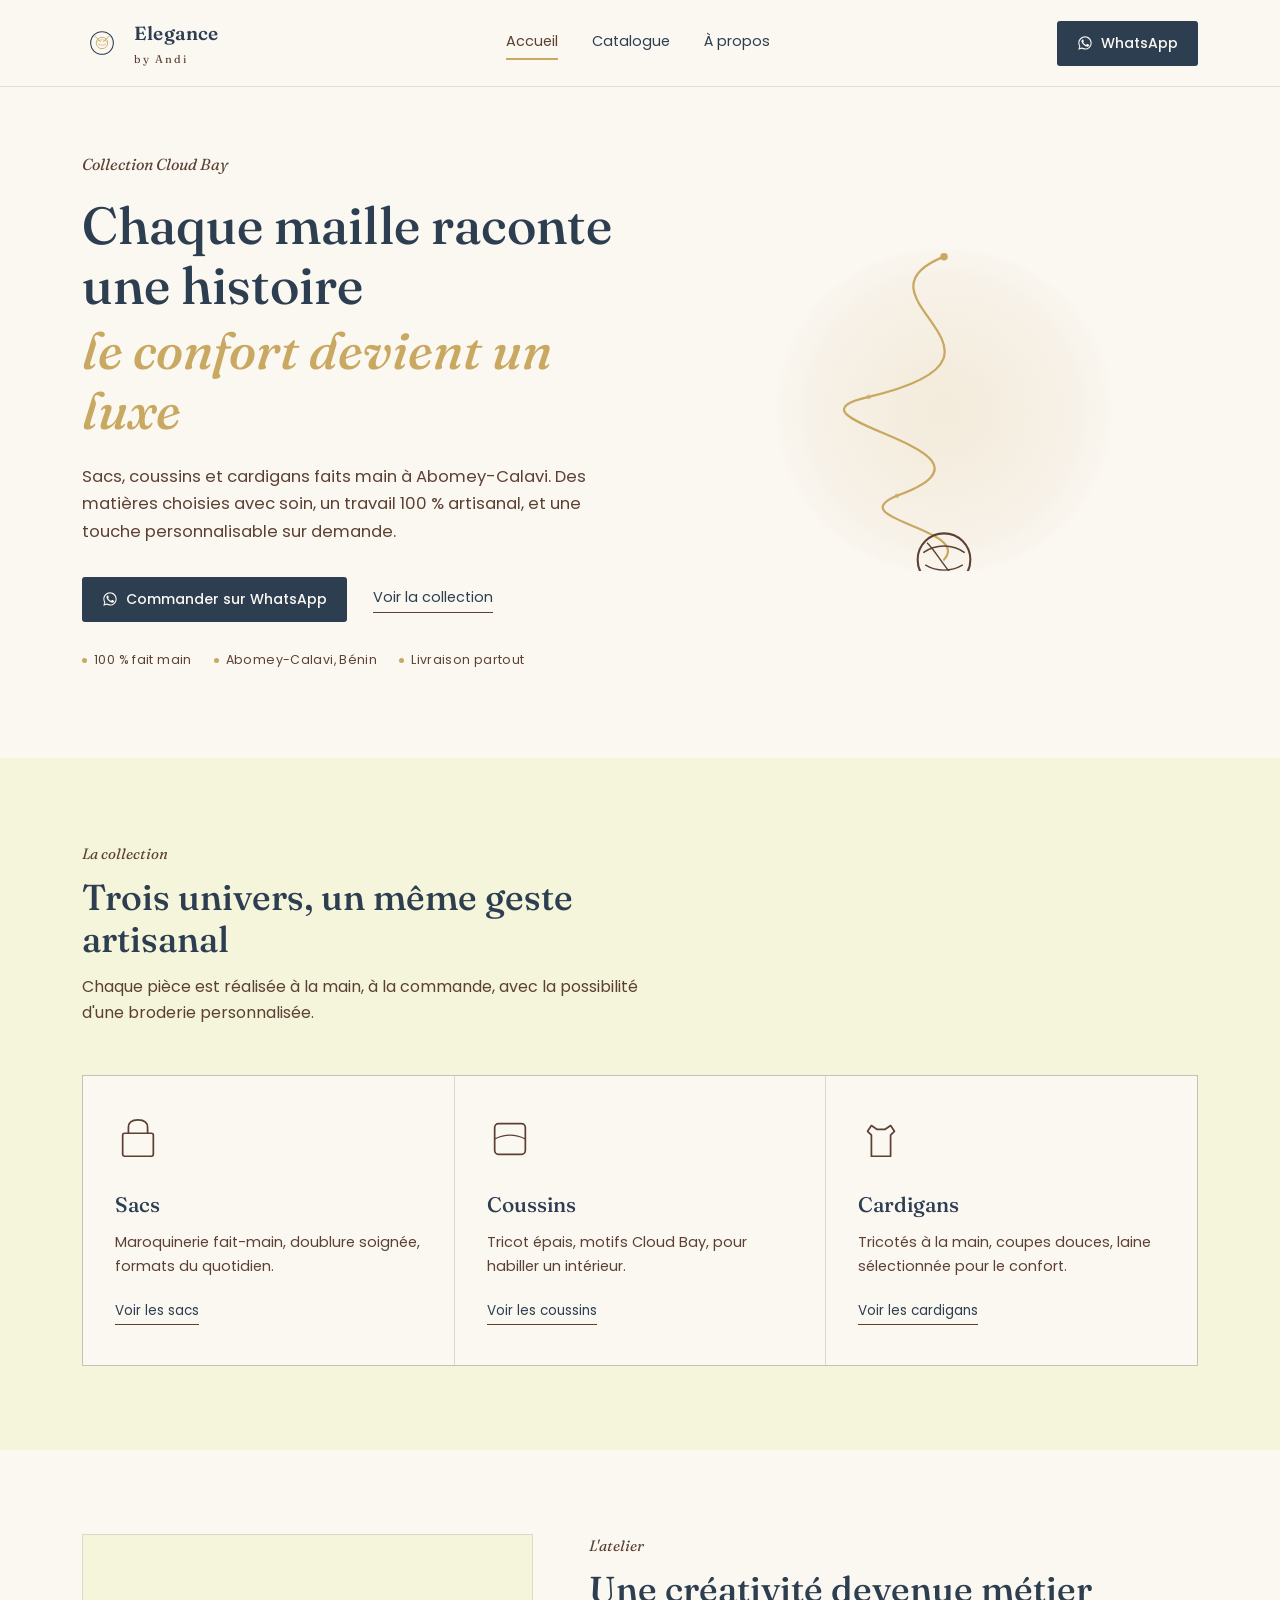
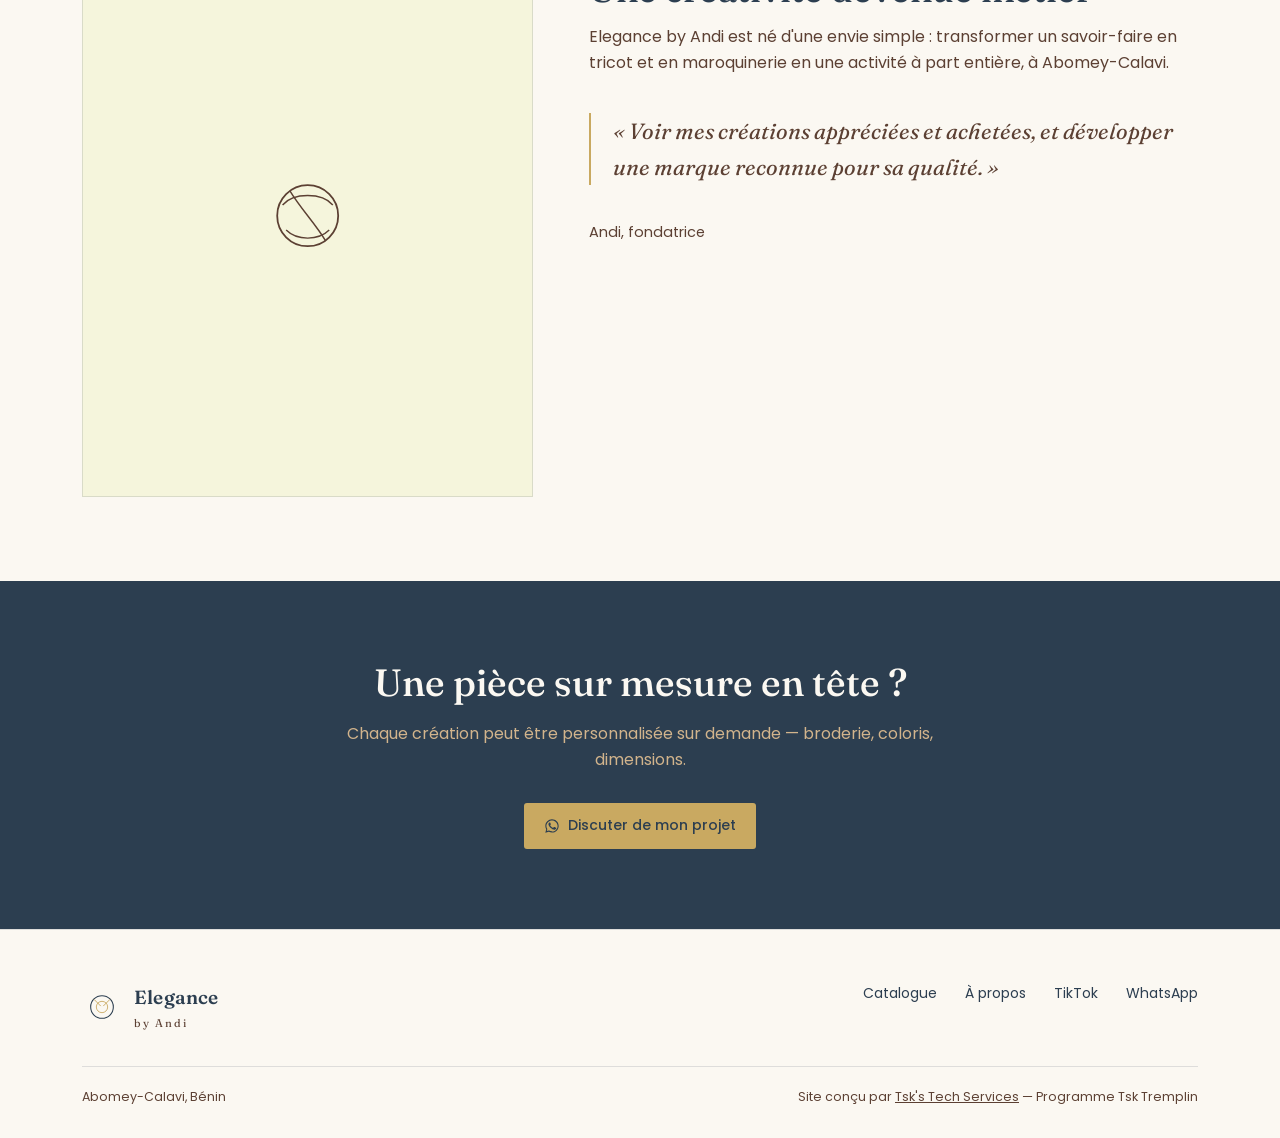
==== index.html @ 7835bace "Add files via upload" ====
<!DOCTYPE html>
<html lang="fr">
<head>
<meta charset="UTF-8">
<meta name="viewport" content="width=device-width, initial-scale=1.0">
<title>Elegance by Andi — Créations artisanales, Cotonou, Bénin</title>
<meta name="description" content="Maroquinerie et tricot faits main à Abomey-Calavi, Bénin. Sacs, coussins et cardigans de la collection Cloud Bay. Commande via WhatsApp.">

<meta property="og:type" content="website">
<meta property="og:title" content="Elegance by Andi — Créations artisanales faites main">
<meta property="og:description" content="Sacs, coussins et cardigans en maroquinerie et tricot, faits main à Abomey-Calavi, Bénin. Collection Cloud Bay.">
<meta property="og:image" content="https://flashtsk17.github.io/elegance-by-andi/assets/og-image.png">
<meta property="og:url" content="https://flashtsk17.github.io/elegance-by-andi/index.html">
<meta name="twitter:card" content="summary_large_image">

<link rel="icon" href="assets/favicon.svg" type="image/svg+xml">
<link rel="stylesheet" href="style.css">
</head>
<body>

<header class="site-header">
  <div class="wrap">
    <a class="brand" href="index.html">
      <svg viewBox="0 0 60 60" style="color:var(--ink)">
        <circle cx="30" cy="30" r="17" fill="none" stroke="currentColor" stroke-width="1.6"/>
        <g transform="translate(30,30)" style="color:var(--gold)">
          <circle r="8.5" fill="none" stroke="currentColor" stroke-width="1.3"/>
          <path d="M-7,-2.3 C-3,-5.5 3,-5.5 7,-2.3" stroke="currentColor" stroke-width="1" fill="none"/>
          <path d="M-6,1.6 C-2.4,3.8 2.4,3.8 6,1.6" stroke="currentColor" stroke-width="1" fill="none"/>
          <path d="M-11.5,-11 L-2.3,-1.8" stroke="currentColor" stroke-width="1.4" stroke-linecap="round"/>
          <path d="M11.5,-11 L2.3,-1.8" stroke="currentColor" stroke-width="1.4" stroke-linecap="round"/>
        </g>
      </svg>
      <span class="brand-type"><strong>Elegance</strong><span>by Andi</span></span>
    </a>
    <nav class="main-nav">
      <a href="index.html" class="current">Accueil</a>
      <a href="catalogue.html">Catalogue</a>
      <a href="apropos.html">À propos</a>
    </nav>
    <a class="btn-whatsapp" href="https://wa.me/2290196172181?text=Bonjour%20Elegance%20by%20Andi%2C%20je%20souhaite%20avoir%20des%20informations." target="_blank" rel="noopener">
      <svg viewBox="0 0 24 24" fill="currentColor"><path d="M17.5 14.4c-.3-.1-1.7-.9-2-1-.3-.1-.5-.1-.7.1-.2.3-.8 1-.9 1.1-.2.2-.3.2-.6.1-.3-.1-1.2-.5-2.3-1.5-.9-.8-1.4-1.8-1.6-2.1-.2-.3 0-.5.1-.6.1-.1.3-.3.4-.5.1-.1.2-.3.3-.5.1-.2 0-.4 0-.5C10.1 9 9.6 7.7 9.4 7.2c-.2-.5-.4-.4-.5-.4h-.5c-.2 0-.5.1-.7.3-.3.3-1 1-1 2.4s1 2.8 1.2 3c.1.2 2 3.1 4.9 4.3.7.3 1.2.5 1.6.6.7.2 1.3.2 1.8.1.5-.1 1.7-.7 1.9-1.3.2-.7.2-1.2.2-1.3-.1-.2-.3-.2-.6-.3z"/><path d="M12 2C6.5 2 2 6.4 2 12c0 1.8.5 3.5 1.3 5L2 22l5.2-1.3c1.4.8 3.1 1.2 4.8 1.2 5.5 0 10-4.4 10-10S17.5 2 12 2zm0 18c-1.6 0-3.1-.4-4.4-1.2l-.3-.2-3.1.8.8-3-.2-.3C4.1 15 3.6 13.5 3.6 12c0-4.6 3.8-8.4 8.4-8.4s8.4 3.8 8.4 8.4-3.8 8.4-8.4 8.4z"/></svg>
      WhatsApp
    </a>
    <button class="menu-toggle" aria-label="Ouvrir le menu">
      <svg viewBox="0 0 24 24" fill="none" stroke="currentColor" stroke-width="1.8"><line x1="3" y1="7" x2="21" y2="7"/><line x1="3" y1="12" x2="21" y2="12"/><line x1="3" y1="17" x2="21" y2="17"/></svg>
    </button>
  </div>
</header>

<div class="mobile-nav">
  <div class="mobile-nav-top">
    <span class="brand-type"><strong>Elegance</strong><span>by Andi</span></span>
    <button class="close-toggle" aria-label="Fermer le menu">
      <svg viewBox="0 0 24 24" fill="none" stroke="currentColor" stroke-width="1.8"><line x1="5" y1="5" x2="19" y2="19"/><line x1="19" y1="5" x2="5" y2="19"/></svg>
    </button>
  </div>
  <a href="index.html" class="current">Accueil</a>
  <a href="catalogue.html">Catalogue</a>
  <a href="apropos.html">À propos</a>
  <a class="btn-whatsapp" href="https://wa.me/2290196172181?text=Bonjour%20Elegance%20by%20Andi%2C%20je%20souhaite%20avoir%20des%20informations." target="_blank" rel="noopener">
    <svg viewBox="0 0 24 24" fill="currentColor"><path d="M17.5 14.4c-.3-.1-1.7-.9-2-1-.3-.1-.5-.1-.7.1-.2.3-.8 1-.9 1.1-.2.2-.3.2-.6.1-.3-.1-1.2-.5-2.3-1.5-.9-.8-1.4-1.8-1.6-2.1-.2-.3 0-.5.1-.6.1-.1.3-.3.4-.5.1-.1.2-.3.3-.5.1-.2 0-.4 0-.5C10.1 9 9.6 7.7 9.4 7.2c-.2-.5-.4-.4-.5-.4h-.5c-.2 0-.5.1-.7.3-.3.3-1 1-1 2.4s1 2.8 1.2 3c.1.2 2 3.1 4.9 4.3.7.3 1.2.5 1.6.6.7.2 1.3.2 1.8.1.5-.1 1.7-.7 1.9-1.3.2-.7.2-1.2.2-1.3-.1-.2-.3-.2-.6-.3z"/><path d="M12 2C6.5 2 2 6.4 2 12c0 1.8.5 3.5 1.3 5L2 22l5.2-1.3c1.4.8 3.1 1.2 4.8 1.2 5.5 0 10-4.4 10-10S17.5 2 12 2zm0 18c-1.6 0-3.1-.4-4.4-1.2l-.3-.2-3.1.8.8-3-.2-.3C4.1 15 3.6 13.5 3.6 12c0-4.6 3.8-8.4 8.4-8.4s8.4 3.8 8.4 8.4-3.8 8.4-8.4 8.4z"/></svg>
    WhatsApp
  </a>
</div>

<section class="hero">
  <div class="wrap">
    <div class="hero-copy">
      <div class="kicker">Collection Cloud Bay</div>
      <h1>Chaque maille raconte<br>une histoire<em>le confort devient un luxe</em></h1>
      <p class="lede">Sacs, coussins et cardigans faits main à Abomey-Calavi. Des matières choisies avec soin, un travail 100&nbsp;% artisanal, et une touche personnalisable sur demande.</p>
      <div class="cta-row">
        <a class="btn-whatsapp" href="https://wa.me/2290196172181?text=Bonjour%2C%20je%20souhaite%20passer%20une%20commande." target="_blank" rel="noopener">
          <svg viewBox="0 0 24 24" fill="currentColor"><path d="M17.5 14.4c-.3-.1-1.7-.9-2-1-.3-.1-.5-.1-.7.1-.2.3-.8 1-.9 1.1-.2.2-.3.2-.6.1-.3-.1-1.2-.5-2.3-1.5-.9-.8-1.4-1.8-1.6-2.1-.2-.3 0-.5.1-.6.1-.1.3-.3.4-.5.1-.1.2-.3.3-.5.1-.2 0-.4 0-.5C10.1 9 9.6 7.7 9.4 7.2c-.2-.5-.4-.4-.5-.4h-.5c-.2 0-.5.1-.7.3-.3.3-1 1-1 2.4s1 2.8 1.2 3c.1.2 2 3.1 4.9 4.3.7.3 1.2.5 1.6.6.7.2 1.3.2 1.8.1.5-.1 1.7-.7 1.9-1.3.2-.7.2-1.2.2-1.3-.1-.2-.3-.2-.6-.3z"/><path d="M12 2C6.5 2 2 6.4 2 12c0 1.8.5 3.5 1.3 5L2 22l5.2-1.3c1.4.8 3.1 1.2 4.8 1.2 5.5 0 10-4.4 10-10S17.5 2 12 2zm0 18c-1.6 0-3.1-.4-4.4-1.2l-.3-.2-3.1.8.8-3-.2-.3C4.1 15 3.6 13.5 3.6 12c0-4.6 3.8-8.4 8.4-8.4s8.4 3.8 8.4 8.4-3.8 8.4-8.4 8.4z"/></svg>
          Commander sur WhatsApp
        </a>
        <a class="btn-ghost" href="catalogue.html">Voir la collection</a>
      </div>
      <div class="trust-row">
        <span><span class="dot"></span>100&nbsp;% fait main</span>
        <span><span class="dot"></span>Abomey-Calavi, Bénin</span>
        <span><span class="dot"></span>Livraison partout</span>
      </div>
    </div>
    <div class="hero-art" aria-hidden="true">
      <div class="blob"></div>
      <svg viewBox="0 0 340 340" fill="none">
        <path d="M170 6 C 60 50, 280 110, 90 155 C -20 180, 260 210, 120 260 C 60 285, 200 295, 170 328"
              stroke="#C9A961" stroke-width="2.4" stroke-linecap="round"/>
        <circle cx="170" cy="6" r="4" fill="#C9A961"/>
        <circle cx="90" cy="155" r="2.4" fill="#C9A961" opacity="0.6"/>
        <circle cx="120" cy="260" r="2.4" fill="#C9A961" opacity="0.6"/>
        <g transform="translate(170,328)">
          <circle r="28" fill="none" stroke="#5C4033" stroke-width="2.2"/>
          <path d="M-22,-7.5 C-9.5,-17 9.5,-17 22,-7.5" stroke="#5C4033" stroke-width="1.5" fill="none"/>
          <path d="M-20,5.4 C-7.5,12.9 7.5,12.9 20,5.4" stroke="#5C4033" stroke-width="1.5" fill="none"/>
          <path d="M-18,-18 C-5.4,-5.4 5.4,18 18,22.6" stroke="#5C4033" stroke-width="1.5" fill="none"/>
        </g>
      </svg>
    </div>
  </div>
</section>

<section class="on-panel">
  <div class="wrap">
    <div class="section-head">
      <div class="kicker">La collection</div>
      <h2>Trois univers, un même geste artisanal</h2>
      <p>Chaque pièce est réalisée à la main, à la commande, avec la possibilité d'une broderie personnalisée.</p>
    </div>
    <div class="categories">
      <a class="cat-panel" href="catalogue.html?cat=sacs">
        <svg viewBox="0 0 48 48" fill="none" style="color:var(--cocoa)"><path d="M14 18 L14 12 C14 7 17 4 24 4 C31 4 34 7 34 12 L34 18" stroke="currentColor" stroke-width="1.8"/><rect x="8" y="18" width="32" height="24" rx="2" stroke="currentColor" stroke-width="1.8"/></svg>
        <h3>Sacs</h3>
        <p>Maroquinerie fait-main, doublure soignée, formats du quotidien.</p>
        <span class="go">Voir les sacs</span>
      </a>
      <a class="cat-panel" href="catalogue.html?cat=coussins">
        <svg viewBox="0 0 48 48" fill="none" style="color:var(--cocoa)"><rect x="8" y="8" width="32" height="32" rx="4" stroke="currentColor" stroke-width="1.8"/><path d="M8 24 Q 24 16 40 24" stroke="currentColor" stroke-width="1.2"/></svg>
        <h3>Coussins</h3>
        <p>Tricot épais, motifs Cloud Bay, pour habiller un intérieur.</p>
        <span class="go">Voir les coussins</span>
      </a>
      <a class="cat-panel" href="catalogue.html?cat=cardigans">
        <svg viewBox="0 0 48 48" fill="none" style="color:var(--cocoa)"><path d="M14 10 L10 16 L14 20 L14 42 L34 42 L34 20 L38 16 L34 10 L28 14 L20 14 Z" stroke="currentColor" stroke-width="1.8" stroke-linejoin="round"/></svg>
        <h3>Cardigans</h3>
        <p>Tricotés à la main, coupes douces, laine sélectionnée pour le confort.</p>
        <span class="go">Voir les cardigans</span>
      </a>
    </div>
  </div>
</section>

<section>
  <div class="wrap about-grid">
    <div class="about-portrait" aria-hidden="true">
      <svg viewBox="0 0 200 200" style="color:var(--cocoa)">
        <circle r="34" cx="100" cy="100" fill="none" stroke="currentColor" stroke-width="2"/>
        <path d="M72,88 C84,74 116,74 128,88" stroke="currentColor" stroke-width="1.6" fill="none"/>
        <path d="M76,116 C88,128 112,128 124,116" stroke="currentColor" stroke-width="1.6" fill="none"/>
        <path d="M80,72 C92,92 108,108 120,128" stroke="currentColor" stroke-width="1.6" fill="none"/>
      </svg>
    </div>
    <div>
      <div class="section-head" style="margin-bottom:0;">
        <div class="kicker">L'atelier</div>
        <h2>Une créativité devenue métier</h2>
        <p>Elegance by Andi est né d'une envie simple&nbsp;: transformer un savoir-faire en tricot et en maroquinerie en une activité à part entière, à Abomey-Calavi.</p>
      </div>
      <blockquote class="quote">« Voir mes créations appréciées et achetées, et développer une marque reconnue pour sa qualité. »</blockquote>
      <p style="color:var(--cocoa); font-size:14.5px;">Andi, fondatrice</p>
    </div>
  </div>
</section>

<section class="cta-band">
  <div class="wrap">
    <h2>Une pièce sur mesure en tête ?</h2>
    <p>Chaque création peut être personnalisée sur demande — broderie, coloris, dimensions.</p>
    <a class="btn-whatsapp" href="https://wa.me/2290196172181?text=Bonjour%2C%20je%20souhaite%20une%20cr%C3%A9ation%20personnalis%C3%A9e." target="_blank" rel="noopener">
      <svg viewBox="0 0 24 24" fill="currentColor"><path d="M17.5 14.4c-.3-.1-1.7-.9-2-1-.3-.1-.5-.1-.7.1-.2.3-.8 1-.9 1.1-.2.2-.3.2-.6.1-.3-.1-1.2-.5-2.3-1.5-.9-.8-1.4-1.8-1.6-2.1-.2-.3 0-.5.1-.6.1-.1.3-.3.4-.5.1-.1.2-.3.3-.5.1-.2 0-.4 0-.5C10.1 9 9.6 7.7 9.4 7.2c-.2-.5-.4-.4-.5-.4h-.5c-.2 0-.5.1-.7.3-.3.3-1 1-1 2.4s1 2.8 1.2 3c.1.2 2 3.1 4.9 4.3.7.3 1.2.5 1.6.6.7.2 1.3.2 1.8.1.5-.1 1.7-.7 1.9-1.3.2-.7.2-1.2.2-1.3-.1-.2-.3-.2-.6-.3z"/><path d="M12 2C6.5 2 2 6.4 2 12c0 1.8.5 3.5 1.3 5L2 22l5.2-1.3c1.4.8 3.1 1.2 4.8 1.2 5.5 0 10-4.4 10-10S17.5 2 12 2zm0 18c-1.6 0-3.1-.4-4.4-1.2l-.3-.2-3.1.8.8-3-.2-.3C4.1 15 3.6 13.5 3.6 12c0-4.6 3.8-8.4 8.4-8.4s8.4 3.8 8.4 8.4-3.8 8.4-8.4 8.4z"/></svg>
      Discuter de mon projet
    </a>
  </div>
</section>

<footer class="site-footer">
  <div class="wrap">
    <div class="footer-top">
      <a class="brand" href="index.html">
        <svg viewBox="0 0 60 60" style="color:var(--ink)">
          <circle cx="30" cy="30" r="17" fill="none" stroke="currentColor" stroke-width="1.6"/>
          <g transform="translate(30,30)" style="color:var(--gold)">
            <circle r="8.5" fill="none" stroke="currentColor" stroke-width="1.3"/>
            <path d="M-11.5,-11 L-2.3,-1.8" stroke="currentColor" stroke-width="1.4" stroke-linecap="round"/>
            <path d="M11.5,-11 L2.3,-1.8" stroke="currentColor" stroke-width="1.4" stroke-linecap="round"/>
          </g>
        </svg>
        <span class="brand-type"><strong>Elegance</strong><span>by Andi</span></span>
      </a>
      <div class="footer-links">
        <a href="catalogue.html">Catalogue</a>
        <a href="apropos.html">À propos</a>
        <a href="https://www.tiktok.com/@elegancebyandi" target="_blank" rel="noopener">TikTok</a>
        <a href="https://wa.me/2290196172181" target="_blank" rel="noopener">WhatsApp</a>
      </div>
    </div>
    <div class="footer-bottom">
      <span>Abomey-Calavi, Bénin</span>
      <span>Site conçu par <a href="https://flashtsk17.github.io/Tsk-s-PortFolio/" target="_blank" rel="noopener">Tsk's Tech Services</a> — Programme Tsk Tremplin</span>
    </div>
  </div>
</footer>

<script src="script.js"></script>
</body>
</html>
---- style.css ----
@import url('https://fonts.googleapis.com/css2?family=Fraunces:ital,opsz,wght@0,9..144,400;0,9..144,500;0,9..144,600;1,9..144,500&family=Poppins:wght@400;500;600;700&display=swap');

:root {
  --ink: #2C3E50;
  --paper: #FBF8F2;
  --panel: #F5F5DC;
  --sand: #D2B48C;
  --cocoa: #5C4033;
  --gold: #C9A961;
  --line: rgba(44, 62, 80, 0.14);
  --radius: 3px;
}

* { box-sizing: border-box; }

html { scroll-behavior: smooth; }

body {
  margin: 0;
  background: var(--paper);
  color: var(--ink);
  font-family: 'Poppins', sans-serif;
  font-size: 16px;
  line-height: 1.65;
  -webkit-font-smoothing: antialiased;
}

h1, h2, h3, .display {
  font-family: 'Fraunces', serif;
  font-weight: 500;
  color: var(--ink);
  line-height: 1.15;
  margin: 0;
}

p { max-width: 62ch; }

a { color: inherit; }

img { max-width: 100%; display: block; }

/* ---------- Layout shell ---------- */

.wrap {
  max-width: 1180px;
  margin: 0 auto;
  padding: 0 32px;
}

/* ---------- Header / nav ---------- */

.site-header {
  position: sticky;
  top: 0;
  z-index: 40;
  background: rgba(251, 248, 242, 0.92);
  backdrop-filter: blur(6px);
  border-bottom: 1px solid var(--line);
}

.site-header .wrap {
  display: flex;
  align-items: center;
  justify-content: space-between;
  padding-top: 18px;
  padding-bottom: 18px;
}

.brand {
  display: flex;
  align-items: center;
  gap: 12px;
  text-decoration: none;
}

.brand svg { width: 40px; height: 40px; flex-shrink: 0; }

.brand-type {
  font-family: 'Fraunces', serif;
  font-size: 19px;
  color: var(--ink);
  letter-spacing: 0.01em;
}
.brand-type strong { display: block; font-weight: 600; }
.brand-type span { display: block; font-size: 11px; letter-spacing: 0.18em; color: var(--cocoa); margin-top: 1px; }

nav.main-nav {
  display: flex;
  align-items: center;
  gap: 34px;
}

nav.main-nav a {
  text-decoration: none;
  font-size: 14.5px;
  color: var(--ink);
  position: relative;
  padding-bottom: 3px;
}
nav.main-nav a.current { color: var(--cocoa); }
nav.main-nav a.current::after {
  content: "";
  position: absolute; left: 0; right: 0; bottom: -3px;
  height: 1.5px; background: var(--gold);
}

/* ---------- Mobile menu toggle ---------- */

.menu-toggle {
  display: none;
  background: none;
  border: none;
  padding: 6px;
  cursor: pointer;
  color: var(--ink);
}
.menu-toggle svg { width: 26px; height: 26px; }

.mobile-nav {
  display: none;
  position: fixed;
  inset: 0;
  background: var(--paper);
  z-index: 60;
  padding: 22px 28px 40px;
  flex-direction: column;
}
.mobile-nav.open { display: flex; }

.mobile-nav .mobile-nav-top {
  display: flex;
  align-items: center;
  justify-content: space-between;
  margin-bottom: 44px;
}
.mobile-nav .close-toggle {
  background: none; border: none; color: var(--ink); padding: 6px; cursor: pointer;
}
.mobile-nav .close-toggle svg { width: 24px; height: 24px; }

.mobile-nav a {
  font-family: 'Fraunces', serif;
  font-size: 28px;
  color: var(--ink);
  text-decoration: none;
  padding: 16px 0;
  border-bottom: 1px solid var(--line);
}
.mobile-nav a.current { color: var(--cocoa); }

.mobile-nav .btn-whatsapp {
  margin-top: 30px;
  justify-content: center;
}

.btn-whatsapp {
  display: inline-flex;
  align-items: center;
  gap: 8px;
  background: var(--ink);
  color: var(--paper) !important;
  padding: 11px 20px;
  border-radius: var(--radius);
  text-decoration: none;
  font-size: 14px;
  font-weight: 500;
  transition: background 0.15s ease;
}
.btn-whatsapp:hover { background: var(--cocoa); }
.btn-whatsapp svg { width: 16px; height: 16px; }

.btn-ghost {
  display: inline-flex;
  align-items: center;
  color: var(--ink);
  text-decoration: none;
  font-size: 14.5px;
  border-bottom: 1px solid var(--cocoa);
  padding-bottom: 2px;
}

/* ---------- Thread motif (the one bold device) ---------- */

.thread-rail {
  position: absolute;
  left: 50%;
  top: 0;
  width: 2px;
  height: 100%;
  transform: translateX(-50%);
  z-index: 0;
  pointer-events: none;
}

/* ---------- Hero ---------- */

.hero {
  position: relative;
  padding: 64px 0 88px;
}

.hero .wrap {
  display: grid;
  grid-template-columns: 1.05fr 0.95fr;
  gap: 48px;
  align-items: center;
}

.hero .kicker {
  font-family: 'Fraunces', serif;
  font-style: italic;
  color: var(--cocoa);
  font-size: 16px;
  margin-bottom: 18px;
}

.hero h1 {
  font-size: clamp(34px, 4.4vw, 52px);
}
.hero h1 em {
  font-style: italic;
  color: var(--gold);
  display: block;
  margin-top: 6px;
}

.hero p.lede {
  margin-top: 22px;
  font-size: 16.5px;
  color: var(--cocoa);
  max-width: 46ch;
}

.hero .cta-row {
  margin-top: 32px;
  display: flex;
  align-items: center;
  gap: 26px;
  flex-wrap: wrap;
}

.hero .trust-row {
  margin-top: 28px;
  display: flex;
  gap: 22px;
  flex-wrap: wrap;
  font-size: 12.5px;
  letter-spacing: 0.03em;
  color: var(--cocoa);
}
.hero .trust-row span { display: flex; align-items: center; gap: 7px; }
.hero .trust-row .dot { width: 5px; height: 5px; border-radius: 50%; background: var(--gold); flex-shrink: 0; }

.hero-art {
  position: relative;
  display: flex;
  align-items: center;
  justify-content: center;
  min-height: 320px;
  padding: 20px;
}
.hero-art .blob {
  position: absolute;
  inset: 0;
  margin: auto;
  width: 340px;
  height: 340px;
  max-width: 90%;
  max-height: 90%;
  background: radial-gradient(circle, rgba(201,169,97,0.16) 0%, rgba(210,180,140,0.10) 55%, rgba(210,180,140,0) 75%);
  border-radius: 50%;
  z-index: 0;
}
.hero-art svg {
  position: relative;
  z-index: 1;
  width: 100%;
  max-width: 320px;
  height: auto;
}

/* ---------- Sections ---------- */

section { position: relative; padding: 84px 0; }
section.on-sand { background: var(--sand); }
section.on-panel { background: var(--panel); }

.section-head {
  max-width: 60ch;
  margin-bottom: 48px;
}
.section-head .kicker {
  font-family: 'Fraunces', serif;
  font-style: italic;
  color: var(--cocoa);
  font-size: 15px;
  margin-bottom: 10px;
}
.section-head h2 { font-size: clamp(26px, 3vw, 36px); }
.section-head p { margin-top: 14px; color: var(--cocoa); }

/* ---------- Category panels ---------- */

.categories {
  display: grid;
  grid-template-columns: repeat(3, 1fr);
  gap: 1px;
  background: var(--line);
  border: 1px solid var(--line);
}

.cat-panel {
  background: var(--paper);
  padding: 40px 32px;
  text-decoration: none;
  color: var(--ink);
  transition: background 0.15s ease;
}
.cat-panel:hover { background: var(--panel); }

.cat-panel svg { width: 46px; height: 46px; margin-bottom: 22px; }

.cat-panel h3 { font-size: 21px; margin-bottom: 10px; }
.cat-panel p { font-size: 14.5px; color: var(--cocoa); margin-bottom: 18px; }

.cat-panel .go {
  font-size: 13.5px;
  border-bottom: 1px solid var(--cocoa);
  padding-bottom: 2px;
  display: inline-block;
}

/* ---------- Product grid ---------- */

.product-grid {
  display: grid;
  grid-template-columns: repeat(3, 1fr);
  gap: 34px;
  margin-top: 8px;
}

.product-card {
  background: var(--paper);
  border: 1px solid var(--line);
}

.product-media {
  aspect-ratio: 4 / 5;
  background: linear-gradient(160deg, var(--panel), var(--sand));
  display: flex;
  align-items: center;
  justify-content: center;
  position: relative;
  overflow: hidden;
}
.product-media img { width: 100%; height: 100%; object-fit: cover; }
.product-media svg { width: 64px; height: 64px; opacity: 0.55; }
.product-media .ph-note {
  position: absolute;
  bottom: 10px; left: 0; right: 0;
  text-align: center;
  font-size: 11px;
  letter-spacing: 0.06em;
  color: var(--cocoa);
}

.product-body { padding: 22px 22px 26px; }
.product-body .cat-tag {
  font-size: 11.5px;
  letter-spacing: 0.08em;
  color: var(--cocoa);
  margin-bottom: 8px;
}
.product-body h3 { font-size: 19px; margin-bottom: 6px; }
.product-body .price { font-family: 'Fraunces', serif; color: var(--gold); font-size: 17px; margin-bottom: 10px; }
.product-body p.desc { font-size: 13.8px; color: var(--cocoa); margin-bottom: 8px; }
.product-body .delay { font-size: 12.5px; color: var(--cocoa); font-style: italic; margin-bottom: 16px; }

.filter-row {
  display: flex;
  gap: 10px;
  margin-bottom: 44px;
  flex-wrap: wrap;
}
.filter-row button {
  font-family: 'Poppins', sans-serif;
  font-size: 13.5px;
  padding: 9px 18px;
  border-radius: 999px;
  border: 1px solid var(--cocoa);
  background: transparent;
  color: var(--ink);
  cursor: pointer;
}
.filter-row button.active {
  background: var(--ink);
  color: var(--paper);
  border-color: var(--ink);
}

/* ---------- About / values ---------- */

.about-grid {
  display: grid;
  grid-template-columns: 0.85fr 1.15fr;
  gap: 56px;
  align-items: start;
}

.about-portrait {
  aspect-ratio: 4/5;
  background: var(--panel);
  border: 1px solid var(--line);
  display: flex;
  align-items: center;
  justify-content: center;
}
.about-portrait svg { width: 40%; }

.values-list { list-style: none; padding: 0; margin: 26px 0 0; }
.values-list li {
  display: flex;
  gap: 14px;
  padding: 14px 0;
  border-top: 1px solid var(--line);
  font-size: 14.5px;
}
.values-list li:last-child { border-bottom: 1px solid var(--line); }
.values-list .dot { width: 6px; height: 6px; border-radius: 50%; background: var(--gold); margin-top: 8px; flex-shrink: 0; }
.values-list strong { display: block; font-family: 'Fraunces', serif; font-weight: 500; font-size: 15.5px; margin-bottom: 2px; }
.values-list span.detail { color: var(--cocoa); }

blockquote.quote {
  font-family: 'Fraunces', serif;
  font-style: italic;
  font-size: 22px;
  color: var(--cocoa);
  border-left: 2px solid var(--gold);
  padding-left: 22px;
  margin: 36px 0;
}

/* ---------- Final CTA band ---------- */

.cta-band {
  background: var(--ink);
  color: var(--paper);
  text-align: center;
  padding: 80px 0;
}
.cta-band h2 { color: var(--paper); font-size: clamp(26px, 3.4vw, 38px); }
.cta-band p { color: var(--sand); margin: 16px auto 30px; }
.cta-band .btn-whatsapp { background: var(--gold); color: var(--ink) !important; }
.cta-band .btn-whatsapp:hover { background: #dbbd7c; }

/* ---------- Promo block (espace partenaire Tsk's Tech Services) ---------- */

.promo-block {
  background: var(--ink);
  border-radius: 4px;
  padding: 52px 44px;
  color: var(--paper);
  margin-top: 20px;
}
.promo-block .eyebrow {
  display: inline-flex;
  align-items: center;
  gap: 8px;
  font-size: 12px;
  letter-spacing: 0.1em;
  color: var(--sand);
  border: 1px solid rgba(245,245,220,0.25);
  padding: 6px 14px;
  border-radius: 999px;
  margin-bottom: 22px;
}
.promo-block .eyebrow .dot { width: 6px; height: 6px; border-radius: 50%; background: var(--gold); }

.promo-block h3 {
  color: var(--paper);
  font-size: clamp(24px, 3vw, 30px);
  margin-bottom: 16px;
}
.promo-block p { color: var(--sand); max-width: 56ch; margin-bottom: 24px; }

.promo-tags { display: flex; gap: 10px; flex-wrap: wrap; margin-bottom: 30px; }
.promo-tags span {
  font-size: 12.5px;
  border: 1px solid rgba(245,245,220,0.25);
  color: var(--paper);
  padding: 7px 14px;
  border-radius: 999px;
}

.promo-refs {
  border-top: 1px solid rgba(245,245,220,0.18);
  padding-top: 22px;
  margin-bottom: 28px;
}
.promo-refs .label { font-size: 11.5px; letter-spacing: 0.1em; color: var(--sand); margin-bottom: 10px; text-transform: uppercase; }
.promo-refs ul { list-style: none; padding: 0; margin: 0; display: flex; flex-direction: column; gap: 6px; }
.promo-refs a { color: var(--paper); font-size: 14px; text-decoration: underline; text-decoration-color: rgba(245,245,220,0.35); }

.promo-founder {
  font-size: 13.5px;
  color: var(--sand);
  margin-bottom: 30px;
}
.promo-founder strong { color: var(--paper); }

.promo-cta { display: flex; gap: 16px; flex-wrap: wrap; }
.promo-cta .btn-whatsapp { background: var(--gold); color: var(--ink) !important; }
.promo-cta .btn-whatsapp:hover { background: #dbbd7c; }
.promo-cta .btn-mail {
  display: inline-flex; align-items: center; gap: 8px;
  border: 1px solid rgba(245,245,220,0.3);
  color: var(--paper); text-decoration: none;
  padding: 11px 20px; border-radius: var(--radius); font-size: 14px;
}
.promo-cta .btn-mail svg { width: 15px; height: 15px; }

@media (max-width: 640px) {
  .promo-block { padding: 38px 26px; }
}

/* ---------- Footer ---------- */

footer.site-footer {
  background: var(--paper);
  border-top: 1px solid var(--line);
  padding: 52px 0 30px;
}
.footer-top {
  display: flex;
  justify-content: space-between;
  align-items: flex-start;
  gap: 40px;
  flex-wrap: wrap;
  margin-bottom: 34px;
}
.footer-links { display: flex; gap: 28px; }
.footer-links a { text-decoration: none; font-size: 14px; color: var(--ink); }
.footer-bottom {
  border-top: 1px solid var(--line);
  padding-top: 20px;
  display: flex;
  justify-content: space-between;
  flex-wrap: wrap;
  gap: 10px;
  font-size: 12.5px;
  color: var(--cocoa);
}
.footer-bottom a { color: var(--cocoa); }

/* ---------- Mobile ---------- */

@media (max-width: 860px) {
  nav.main-nav { display: none; }
  .menu-toggle { display: inline-flex; }
  .hero .wrap { grid-template-columns: 1fr; }
  .hero-art { order: -1; min-height: 260px; }
  .categories { grid-template-columns: 1fr; }
  .product-grid { grid-template-columns: 1fr 1fr; }
  .about-grid { grid-template-columns: 1fr; }
}
@media (max-width: 560px) {
  .product-grid { grid-template-columns: 1fr; }
  .wrap { padding: 0 20px; }
}

/* ---------- Reduced motion ---------- */
@media (prefers-reduced-motion: reduce) {
  html { scroll-behavior: auto; }
}

/* ---------- Focus visibility ---------- */
a:focus-visible, button:focus-visible {
  outline: 2px solid var(--gold);
  outline-offset: 2px;
}
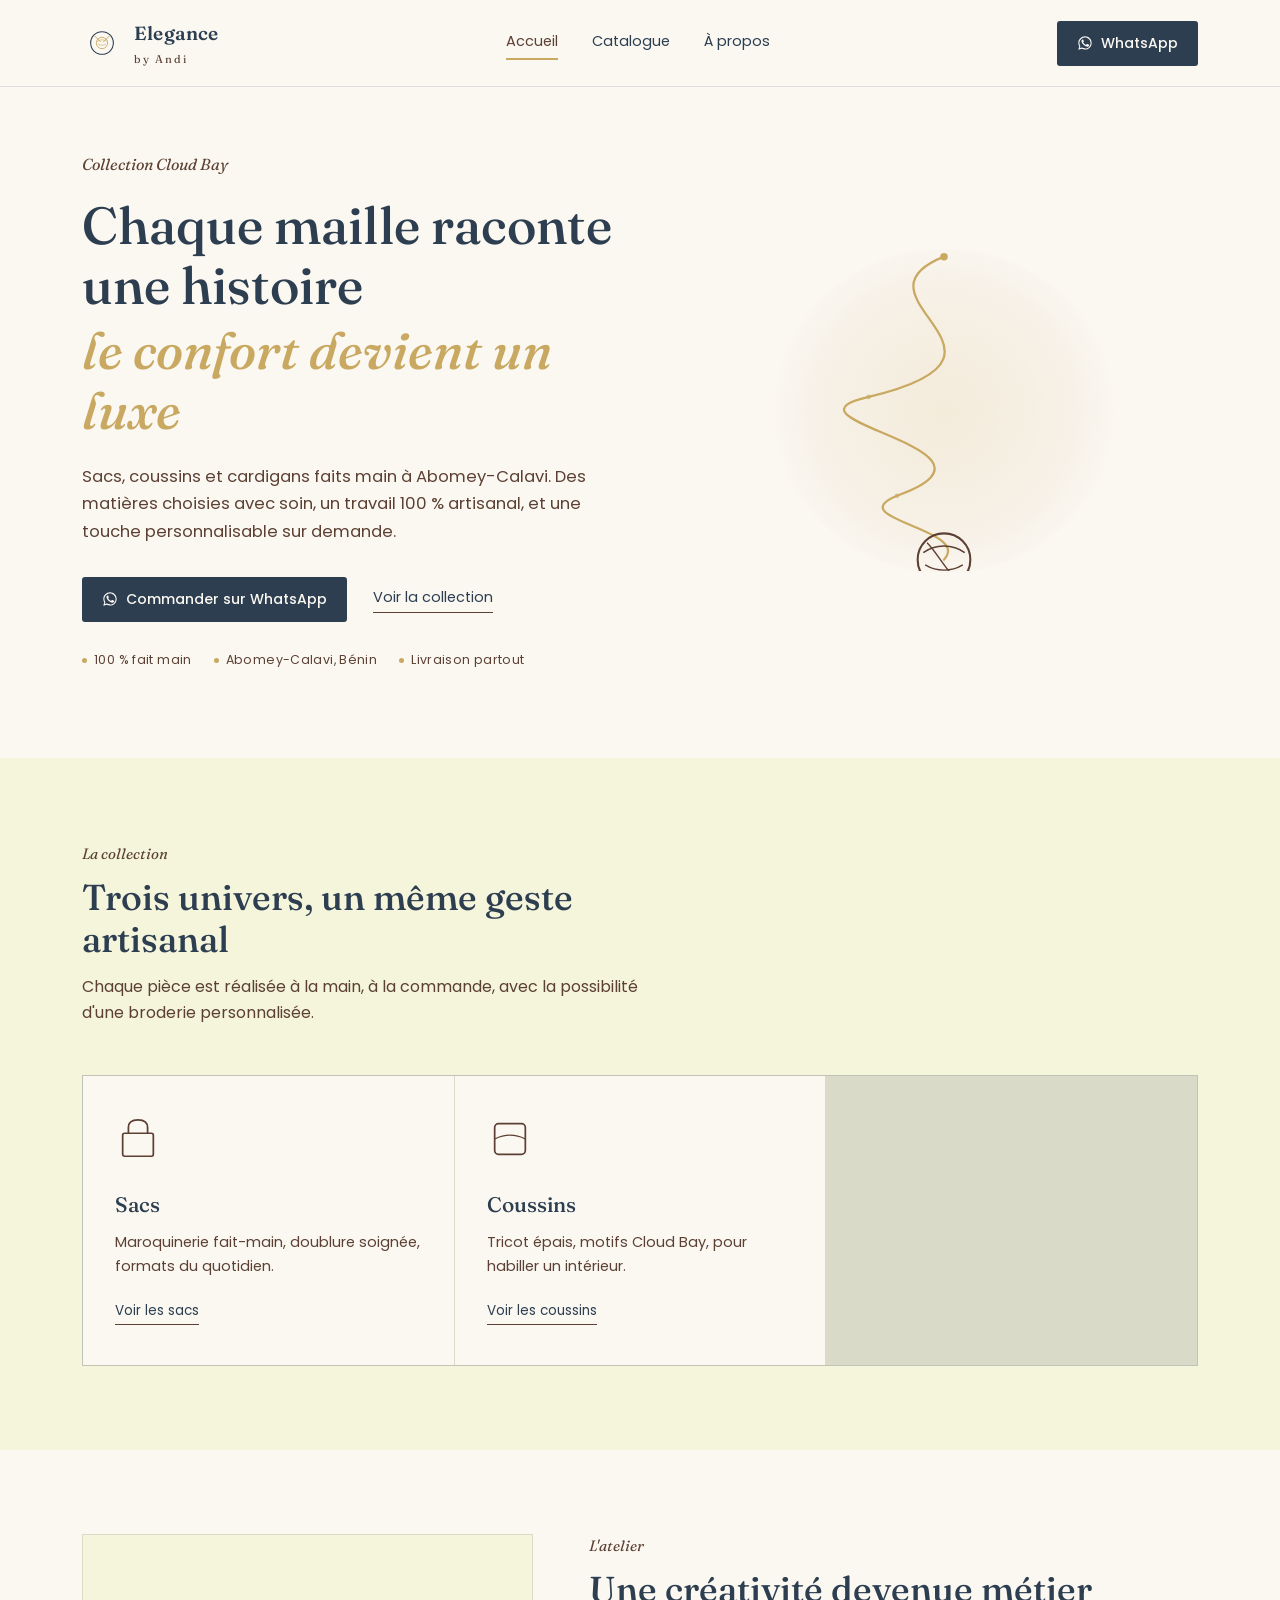
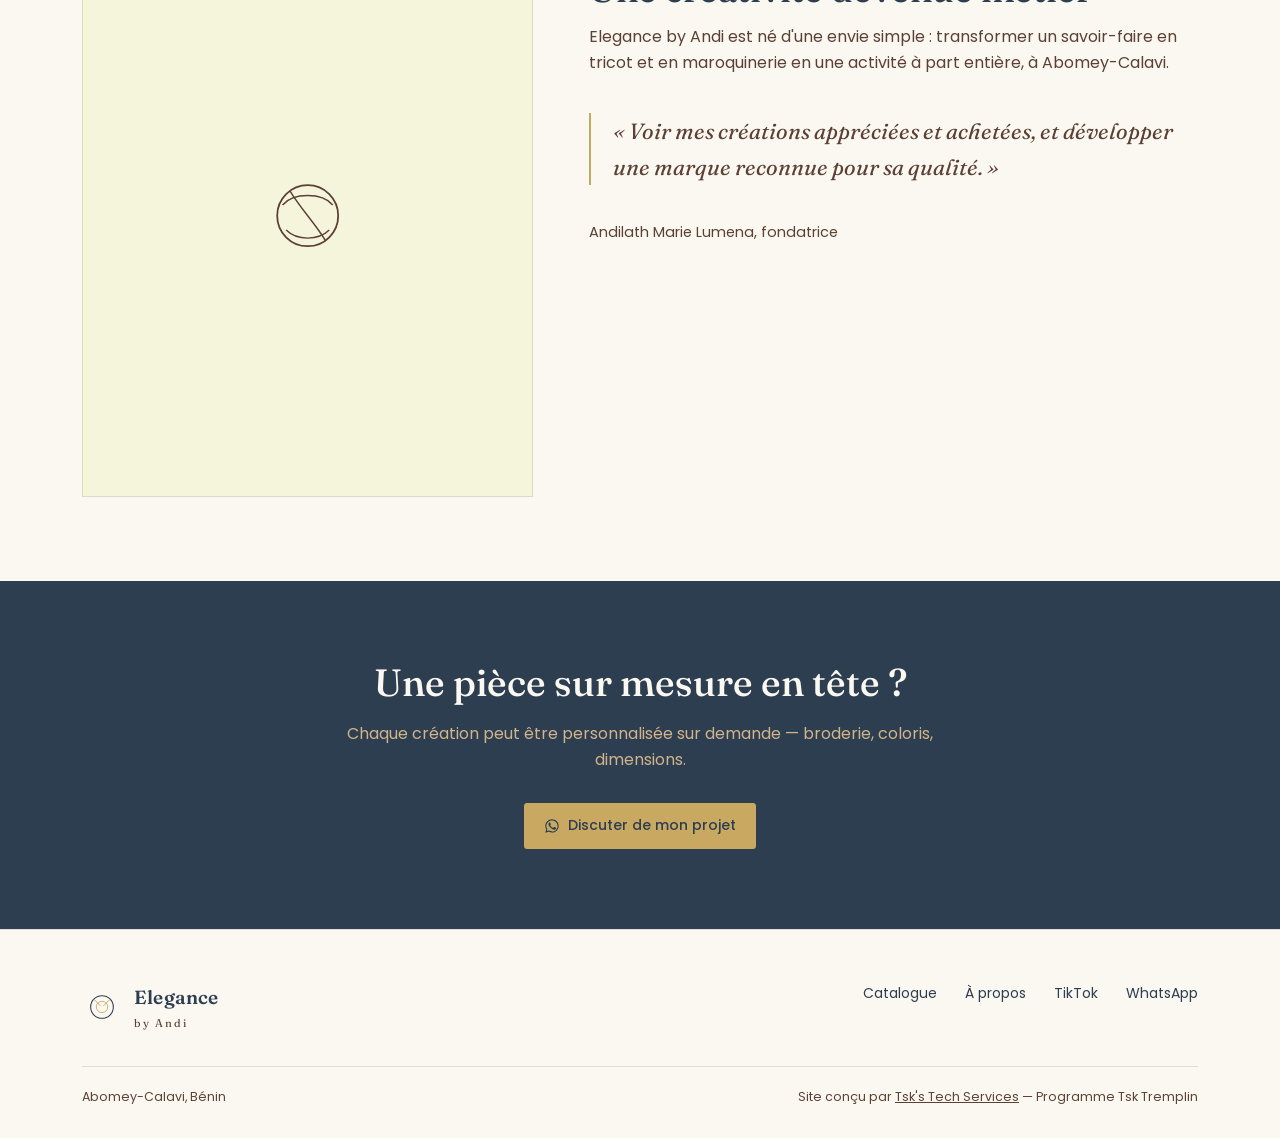
==== commit 150201a3: "Update index.html" ====
--- a/index.html
+++ b/index.html
@@ -122,12 +122,14 @@
         <p>Tricot épais, motifs Cloud Bay, pour habiller un intérieur.</p>
         <span class="go">Voir les coussins</span>
       </a>
+      <!-- Catégorie Cardigans retirée temporairement : aucun produit prêt. Code conservé pour réintégration future.
       <a class="cat-panel" href="catalogue.html?cat=cardigans">
         <svg viewBox="0 0 48 48" fill="none" style="color:var(--cocoa)"><path d="M14 10 L10 16 L14 20 L14 42 L34 42 L34 20 L38 16 L34 10 L28 14 L20 14 Z" stroke="currentColor" stroke-width="1.8" stroke-linejoin="round"/></svg>
         <h3>Cardigans</h3>
         <p>Tricotés à la main, coupes douces, laine sélectionnée pour le confort.</p>
         <span class="go">Voir les cardigans</span>
       </a>
+      -->
     </div>
   </div>
 </section>
@@ -149,7 +151,7 @@
         <p>Elegance by Andi est né d'une envie simple&nbsp;: transformer un savoir-faire en tricot et en maroquinerie en une activité à part entière, à Abomey-Calavi.</p>
       </div>
       <blockquote class="quote">« Voir mes créations appréciées et achetées, et développer une marque reconnue pour sa qualité. »</blockquote>
-      <p style="color:var(--cocoa); font-size:14.5px;">Andi, fondatrice</p>
+      <p style="color:var(--cocoa); font-size:14.5px;">Andilath Marie Lumena, fondatrice</p>
     </div>
   </div>
 </section>
@@ -195,4 +197,4 @@
 
 <script src="script.js"></script>
 </body>
-</html>
+</html>
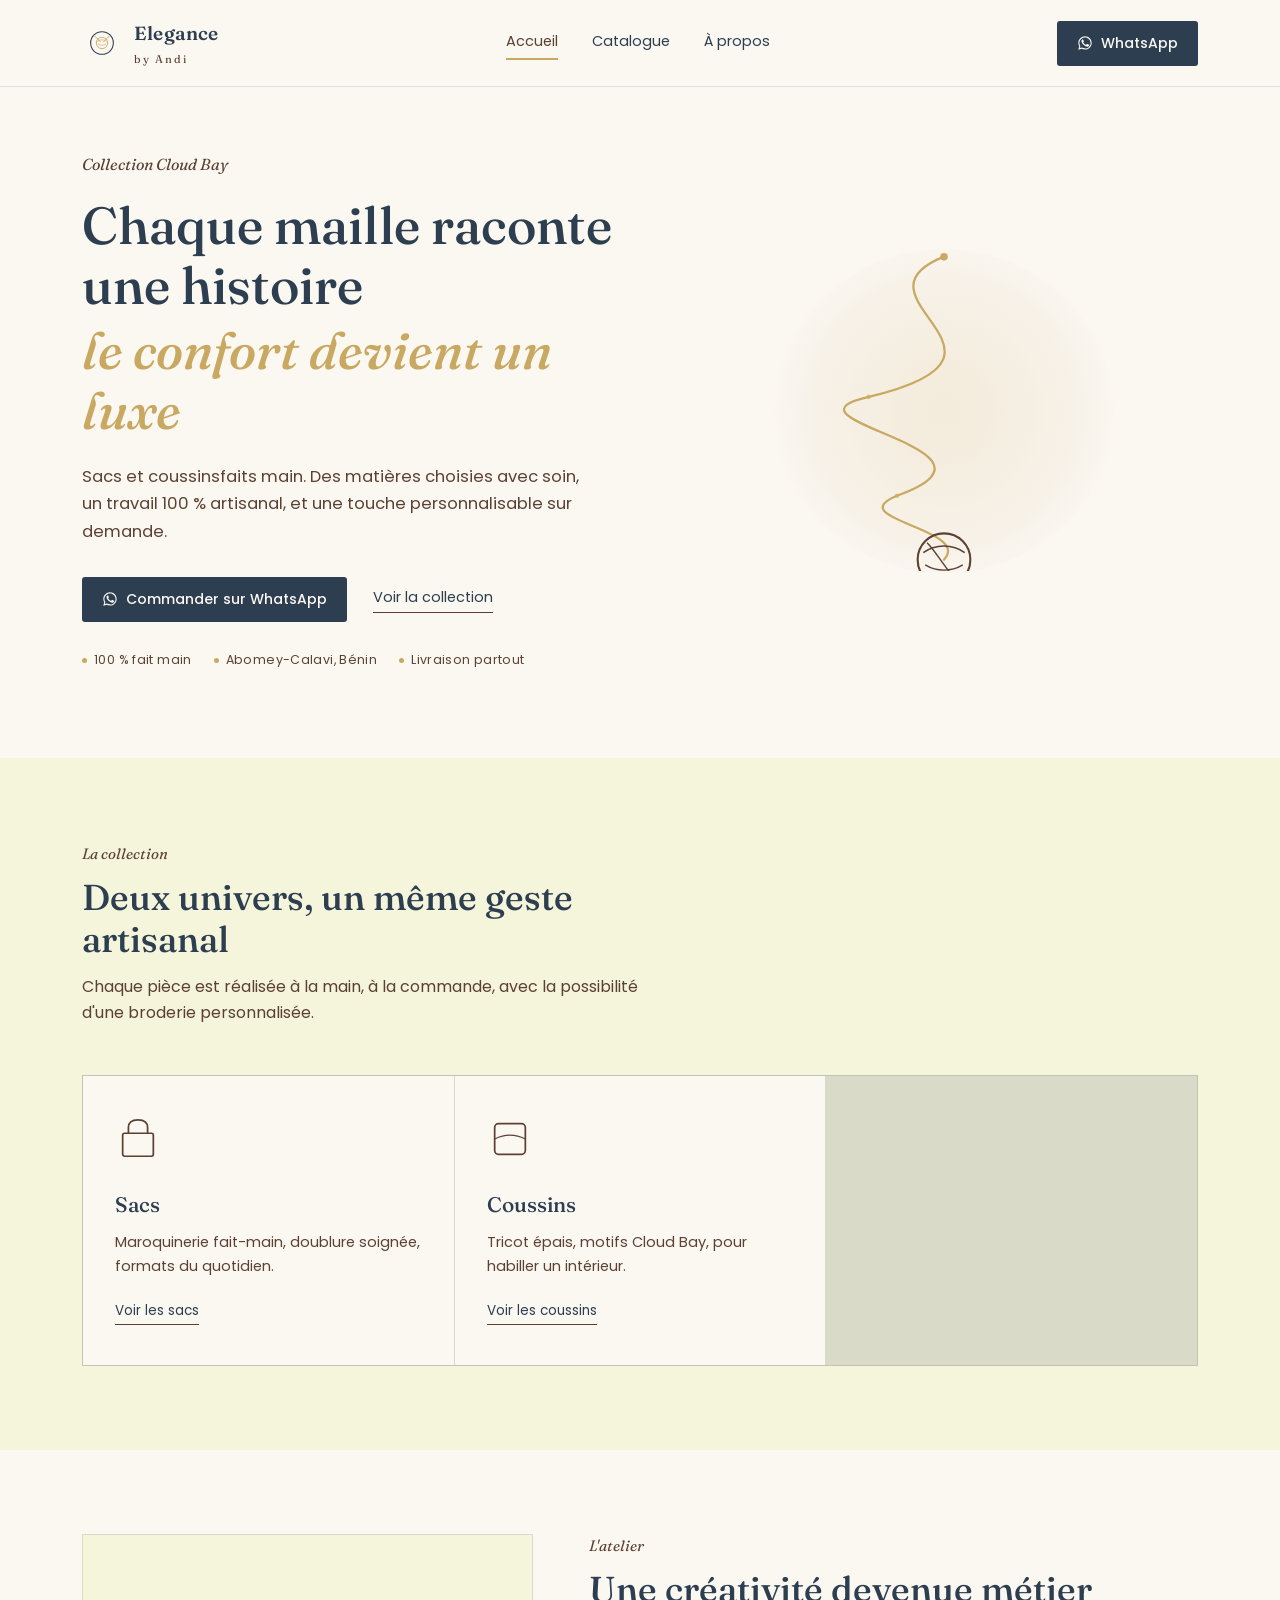
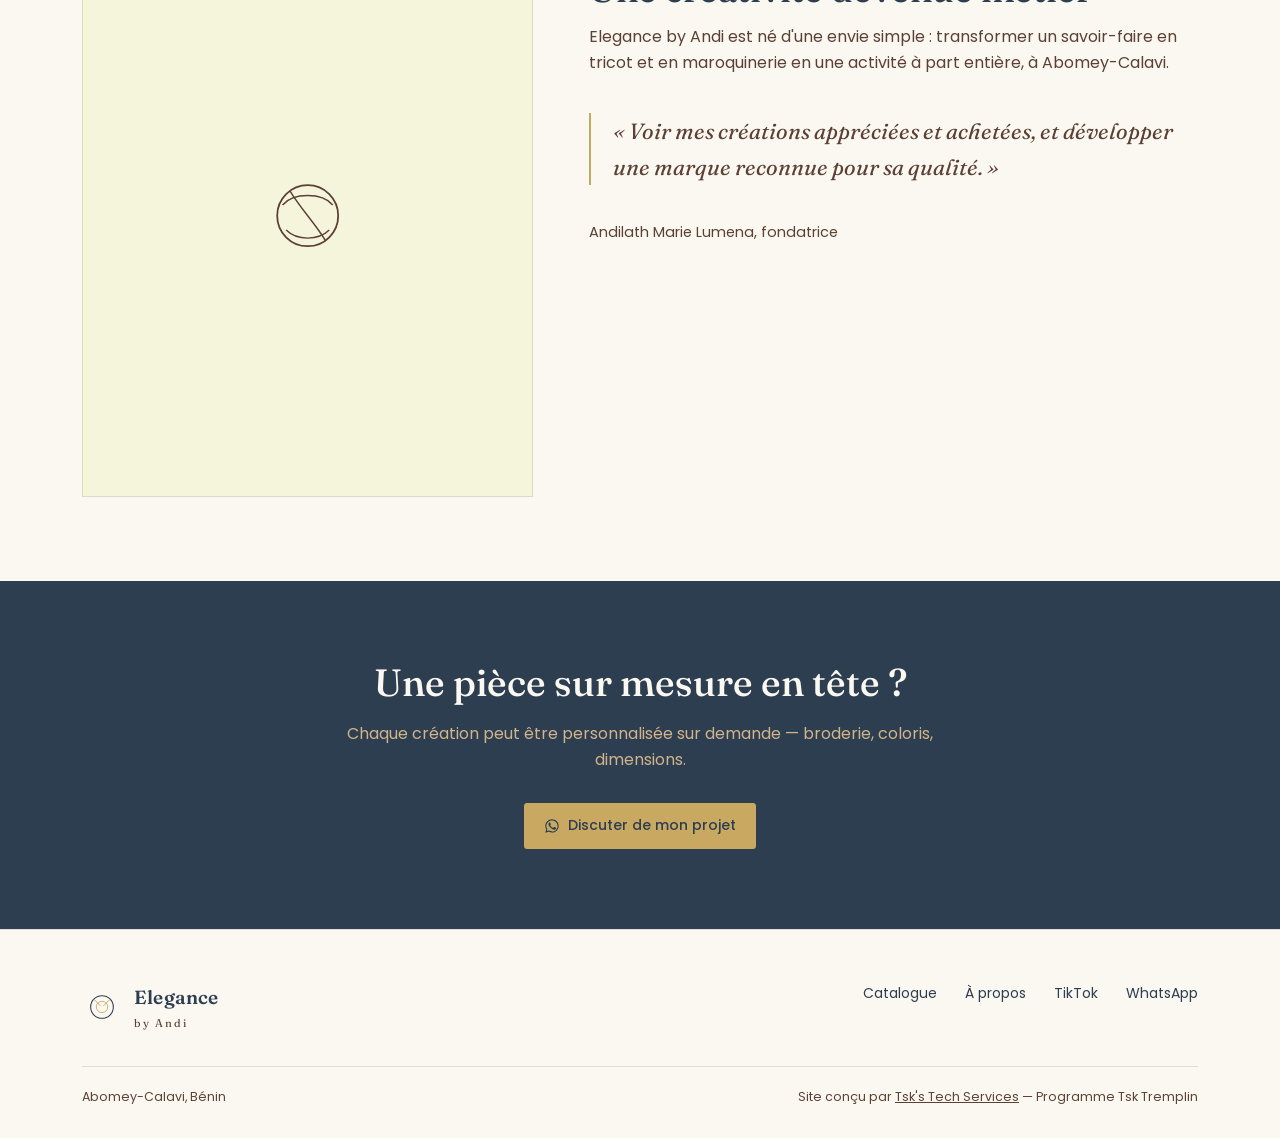
==== commit 8a91d73e: "Update index.html" ====
--- a/index.html
+++ b/index.html
@@ -69,7 +69,7 @@
     <div class="hero-copy">
       <div class="kicker">Collection Cloud Bay</div>
       <h1>Chaque maille raconte<br>une histoire<em>le confort devient un luxe</em></h1>
-      <p class="lede">Sacs, coussins et cardigans faits main à Abomey-Calavi. Des matières choisies avec soin, un travail 100&nbsp;% artisanal, et une touche personnalisable sur demande.</p>
+      <p class="lede">Sacs et coussinsfaits main. Des matières choisies avec soin, un travail 100&nbsp;% artisanal, et une touche personnalisable sur demande.</p>
       <div class="cta-row">
         <a class="btn-whatsapp" href="https://wa.me/2290196172181?text=Bonjour%2C%20je%20souhaite%20passer%20une%20commande." target="_blank" rel="noopener">
           <svg viewBox="0 0 24 24" fill="currentColor"><path d="M17.5 14.4c-.3-.1-1.7-.9-2-1-.3-.1-.5-.1-.7.1-.2.3-.8 1-.9 1.1-.2.2-.3.2-.6.1-.3-.1-1.2-.5-2.3-1.5-.9-.8-1.4-1.8-1.6-2.1-.2-.3 0-.5.1-.6.1-.1.3-.3.4-.5.1-.1.2-.3.3-.5.1-.2 0-.4 0-.5C10.1 9 9.6 7.7 9.4 7.2c-.2-.5-.4-.4-.5-.4h-.5c-.2 0-.5.1-.7.3-.3.3-1 1-1 2.4s1 2.8 1.2 3c.1.2 2 3.1 4.9 4.3.7.3 1.2.5 1.6.6.7.2 1.3.2 1.8.1.5-.1 1.7-.7 1.9-1.3.2-.7.2-1.2.2-1.3-.1-.2-.3-.2-.6-.3z"/><path d="M12 2C6.5 2 2 6.4 2 12c0 1.8.5 3.5 1.3 5L2 22l5.2-1.3c1.4.8 3.1 1.2 4.8 1.2 5.5 0 10-4.4 10-10S17.5 2 12 2zm0 18c-1.6 0-3.1-.4-4.4-1.2l-.3-.2-3.1.8.8-3-.2-.3C4.1 15 3.6 13.5 3.6 12c0-4.6 3.8-8.4 8.4-8.4s8.4 3.8 8.4 8.4-3.8 8.4-8.4 8.4z"/></svg>
@@ -106,7 +106,7 @@
   <div class="wrap">
     <div class="section-head">
       <div class="kicker">La collection</div>
-      <h2>Trois univers, un même geste artisanal</h2>
+      <h2>Deux univers, un même geste artisanal</h2>
       <p>Chaque pièce est réalisée à la main, à la commande, avec la possibilité d'une broderie personnalisée.</p>
     </div>
     <div class="categories">
@@ -196,5 +196,19 @@
 </footer>
 
 <script src="script.js"></script>
+
+<!-- Identity Netlify : requis pour capter les liens d'invitation/réinitialisation envoyés par mail -->
+<script src="https://identity.netlify.com/v1/netlify-identity-widget.js"></script>
+<script>
+  if (window.netlifyIdentity) {
+    window.netlifyIdentity.on("init", user => {
+      if (!user) {
+        window.netlifyIdentity.on("login", () => {
+          document.location.href = "/admin/";
+        });
+      }
+    });
+  }
+</script>
 </body>
-</html>+</html>
